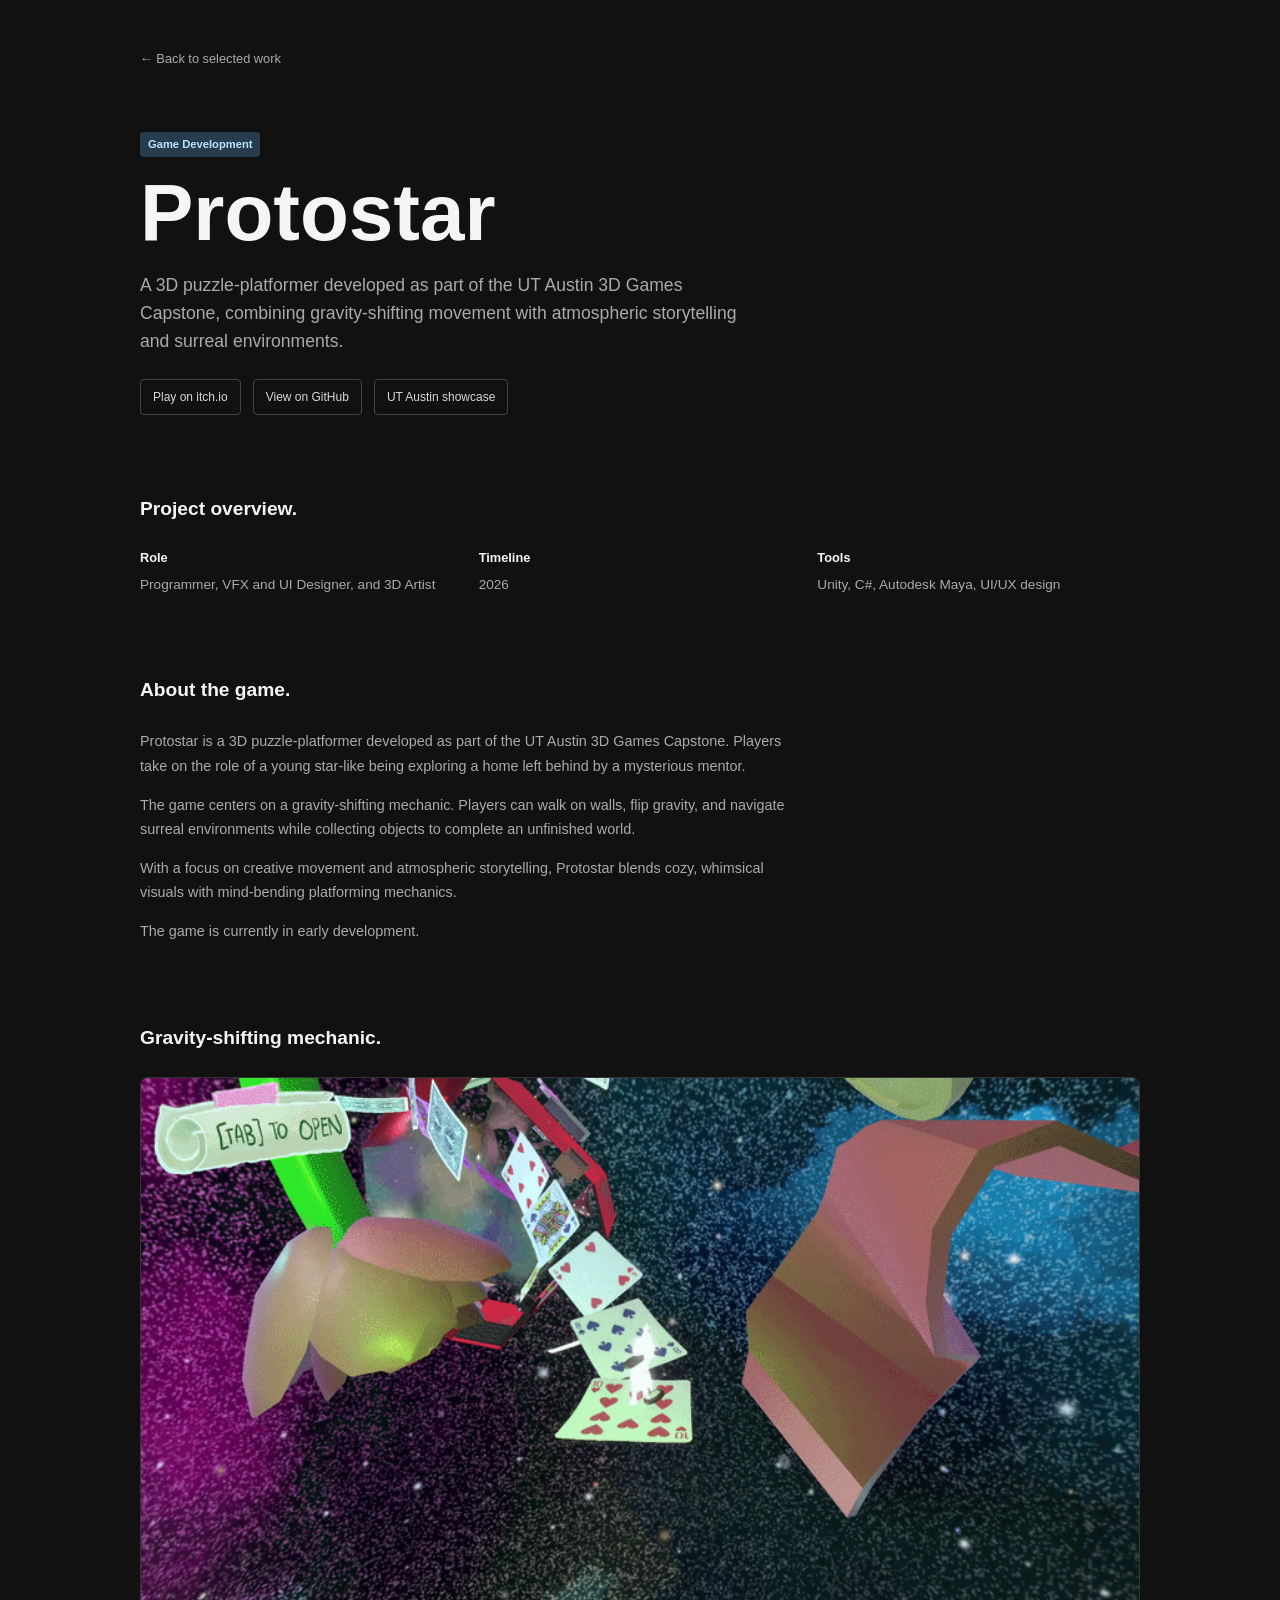
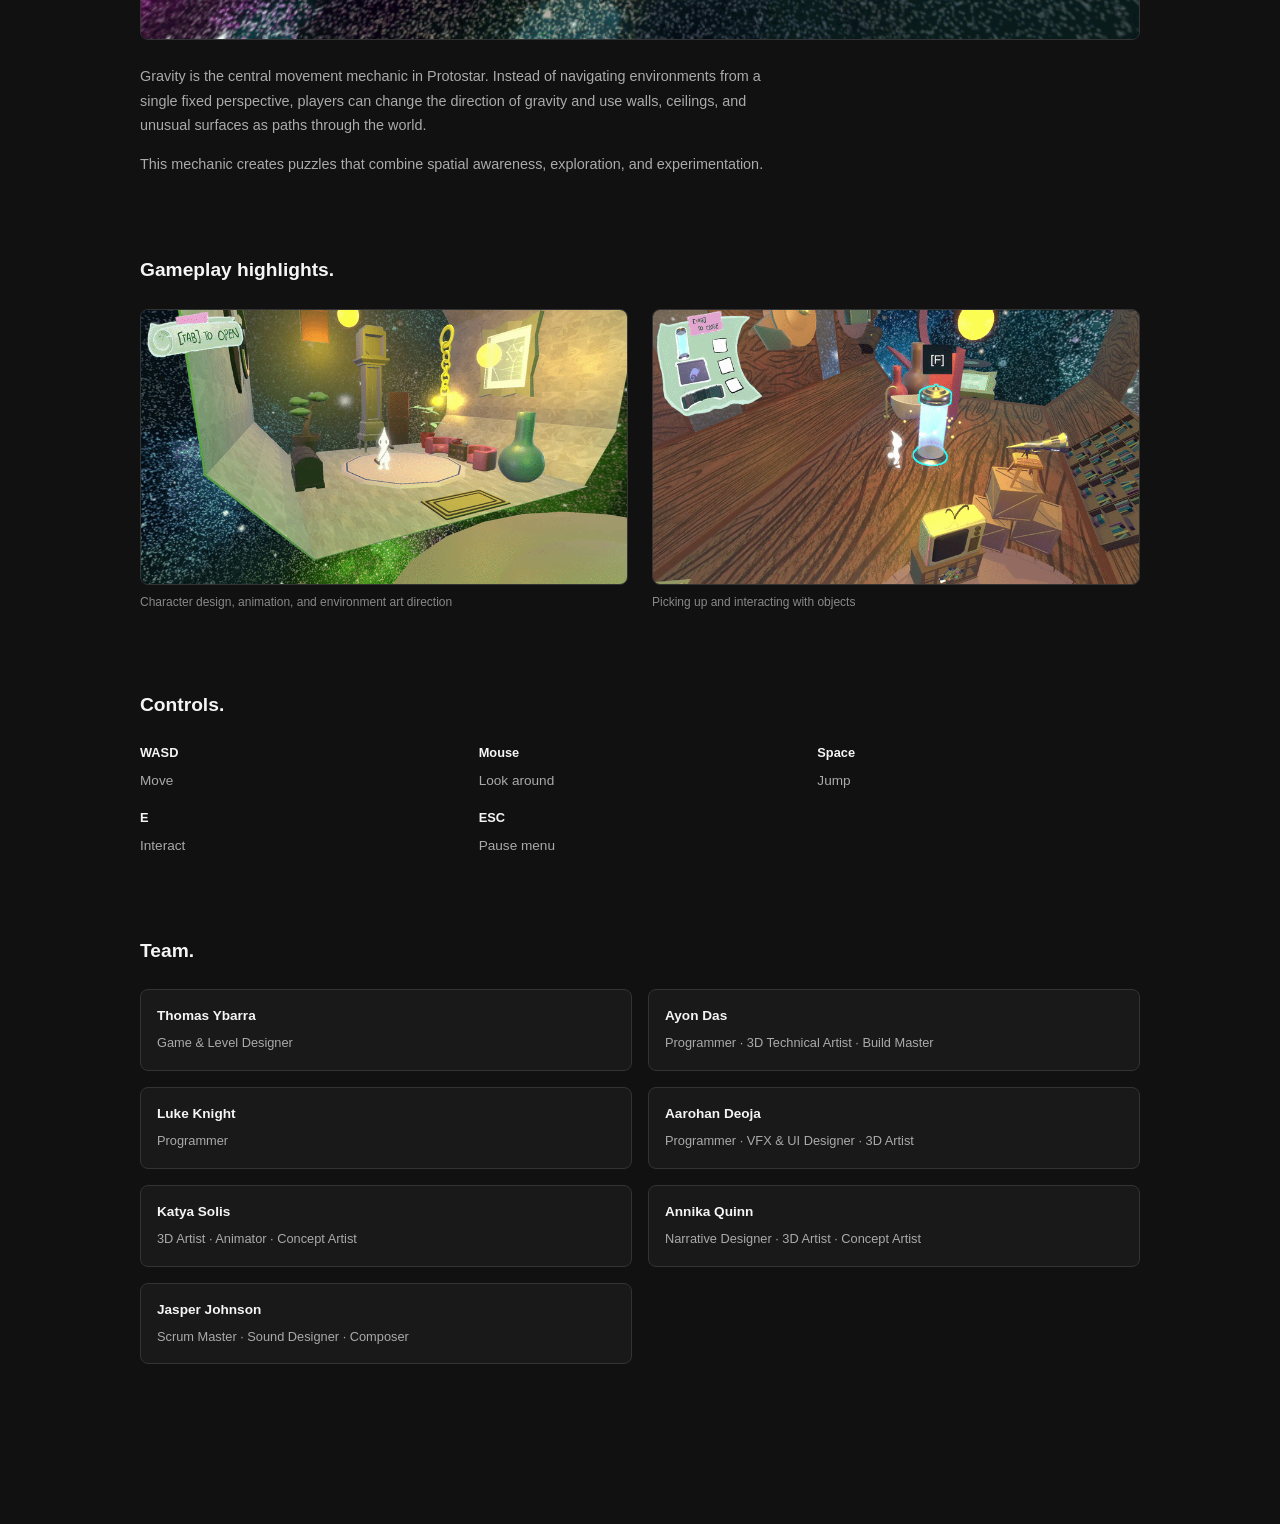
==== protostar.html @ e8ca5d19 "Create Protostar project page and add it to the homepage" ====
<!DOCTYPE html>
<html lang="en">
<head>
    <meta charset="UTF-8">
    <meta name="viewport" content="width=device-width, initial-scale=1.0">
    <title>Protostar | Aarohan Deoja</title>
    <link rel="stylesheet" href="styles.css">
</head>

<body class="case-study-page">
    <main class="case-study">
        <a class="back-link" href="index.html">&larr; Back to selected work</a>

        <header class="case-study-header">
            <span class="project-tag">Game Development</span>

            <h1>Protostar</h1>

            <p class="case-study-intro">
                A 3D puzzle-platformer developed as part of the UT Austin 3D Games
                Capstone, combining gravity-shifting movement with atmospheric
                storytelling and surreal environments.
            </p>

            <div class="case-study-header-links">
                <a href="https://adeoja.itch.io/protostar" target="_blank" rel="noopener">
                    Play on itch.io
                </a>

                <a href="https://github.com/ayonsdas/protostar" target="_blank" rel="noopener">
                    View on GitHub
                </a>

                <a href="https://sites.utexas.edu/gaming/spring-2026/" target="_blank" rel="noopener">
                    UT Austin showcase
                </a>
            </div>
        </header>

        <section class="case-study-section" aria-labelledby="overview-heading">
            <h2 id="overview-heading">Project overview.</h2>

            <div class="case-study-columns">
                <div>
                    <h3>Role</h3>
                    <p>
                        Programmer, VFX and UI Designer, and 3D Artist
                    </p>
                </div>

                <div>
                    <h3>Timeline</h3>
                    <p>
                        2026
                    </p>
                </div>

                <div>
                    <h3>Tools</h3>
                    <p>
                        Unity, C#, Autodesk Maya, UI/UX design
                    </p>
                </div>
            </div>
        </section>

        <section class="case-study-section" aria-labelledby="about-heading">
            <h2 id="about-heading">About the game.</h2>

            <p>
                Protostar is a 3D puzzle-platformer developed as part of the UT Austin
                3D Games Capstone. Players take on the role of a young star-like being
                exploring a home left behind by a mysterious mentor.
            </p>

            <p>
                The game centers on a gravity-shifting mechanic. Players can walk on
                walls, flip gravity, and navigate surreal environments while collecting
                objects to complete an unfinished world.
            </p>

            <p>
                With a focus on creative movement and atmospheric storytelling,
                Protostar blends cozy, whimsical visuals with mind-bending
                platforming mechanics.
            </p>

            <p>
                The game is currently in early development.
            </p>
        </section>

        <section class="case-study-section" aria-labelledby="mechanic-heading">
            <h2 id="mechanic-heading">Gravity-shifting mechanic.</h2>

            <img
                class="case-study-image case-study-feature-image"
                src="images/gravity-shifting-mechanic.gif"
                alt="Protostar gameplay showing the gravity-shifting platforming mechanic"
            >

            <p>
                Gravity is the central movement mechanic in Protostar. Instead of
                navigating environments from a single fixed perspective, players can
                change the direction of gravity and use walls, ceilings, and unusual
                surfaces as paths through the world.
            </p>

            <p>
                This mechanic creates puzzles that combine spatial awareness,
                exploration, and experimentation.
            </p>
        </section>

        <section class="case-study-section" aria-labelledby="highlights-heading">
            <h2 id="highlights-heading">Gameplay highlights.</h2>

            <div class="case-study-media-grid">
                <figure>
                    <img
                        src="images/environmental-art.gif"
                        alt="Protostar environmental art and character animation"
                    >
                    <figcaption>
                        Character design, animation, and environment art direction
                    </figcaption>
                </figure>

                <figure>
                    <img
                        src="images/object-interaction.gif"
                        alt="Protostar gameplay showing the player picking up and interacting with an object"
                    >
                    <figcaption>
                        Picking up and interacting with objects
                    </figcaption>
                </figure>
            </div>
        </section>

        <section class="case-study-section" aria-labelledby="controls-heading">
            <h2 id="controls-heading">Controls.</h2>

            <div class="case-study-columns">
                <div>
                    <h3>WASD</h3>
                    <p>Move</p>
                </div>

                <div>
                    <h3>Mouse</h3>
                    <p>Look around</p>
                </div>

                <div>
                    <h3>Space</h3>
                    <p>Jump</p>
                </div>

                <div>
                    <h3>E</h3>
                    <p>Interact</p>
                </div>

                <div>
                    <h3>ESC</h3>
                    <p>Pause menu</p>
                </div>
            </div>
        </section>

        <section class="case-study-section" aria-labelledby="team-heading">
            <h2 id="team-heading">Team.</h2>

            <div class="team-grid">
                <article class="team-member">
                    <h3>Thomas Ybarra</h3>
                    <p>Game &amp; Level Designer</p>
                </article>

                <article class="team-member">
                    <h3>Ayon Das</h3>
                    <p>Programmer &middot; 3D Technical Artist &middot; Build Master</p>
                </article>

                <article class="team-member">
                    <h3>Luke Knight</h3>
                    <p>Programmer</p>
                </article>

                <article class="team-member">
                    <h3>Aarohan Deoja</h3>
                    <p>Programmer &middot; VFX &amp; UI Designer &middot; 3D Artist</p>
                </article>

                <article class="team-member">
                    <h3>Katya Solis</h3>
                    <p>3D Artist &middot; Animator &middot; Concept Artist</p>
                </article>

                <article class="team-member">
                    <h3>Annika Quinn</h3>
                    <p>Narrative Designer &middot; 3D Artist &middot; Concept Artist</p>
                </article>

                <article class="team-member">
                    <h3>Jasper Johnson</h3>
                    <p>Scrum Master &middot; Sound Designer &middot; Composer</p>
                </article>
            </div>
        </section>
    </main>
</body>
</html>
---- styles.css ----
/* ---------- Foundation ---------- */

* {
    box-sizing: border-box;
}

html {
    scroll-behavior: smooth;
}

body {
    margin: 0;
    background-color: #111111;
    color: #f5f5f5;
    font-family: Arial, sans-serif;
    font-size: 0.9rem;
    line-height: 1.5;
}

img {
    display: block;
    max-width: 100%;
}

a {
    color: inherit;
    text-decoration: none;
}

a:hover {
    color: #aaaaaa;
}


/* ---------- Desktop layout ---------- */

.site-layout {
    display: grid;
    grid-template-columns: 300px minmax(0, 1fr);
    min-height: 100vh;
}

.sidebar {
    position: sticky;
    top: 0;
    height: 100vh;
    padding: 1.5rem 1.5rem 0;
    border-right: 1px solid #333333;
    overflow-y: auto;
}

.projects-column {
    min-width: 0;
    height: 100vh;
    padding: 1.5rem;
    overflow-y: auto;
}


/* ---------- Sidebar ---------- */

.profile {
    display: flex;
    align-items: center;
    gap: 0.75rem;
}

.profile img {
    width: 48px;
    height: 48px;
    border-radius: 6px;
    object-fit: cover;
}

.profile h1 {
    margin: 0;
    font-size: 1rem;
    line-height: 1.2;
}

.profile p {
    margin: 0.25rem 0 0;
    color: #aaaaaa;
    font-size: 0.75rem;
}

.intro {
    max-width: 230px;
    margin: 2rem 0;
    font-size: 1rem;
    font-weight: 600;
    line-height: 1.35;
}

.sidebar-section {
    padding: 2rem 0;
    border-top: 1px solid #333333;
}

.sidebar-section h2,
.sidebar-section h3 {
    margin: 0 0 1rem;
    font-size: 0.9rem;
}

.sidebar-section p {
    margin: 0;
    color: #aaaaaa;
    font-size: 0.8rem;
}

.sidebar-section p + p {
    margin-top: 1rem;
}

.sidebar-section ul {
    margin: 0;
    padding: 0;
    list-style: none;
}

.sidebar-section li {
    margin-bottom: 0.75rem;
    color: #aaaaaa;
    font-size: 0.8rem;
}

.sidebar-section strong {
    color: #f5f5f5;
}

.experience-item h3 {
    margin-bottom: 0.25rem;
}

.experience-item p {
    margin-bottom: 0.75rem;
}

.experience-item ul {
    padding-left: 1rem;
    list-style: disc;
}

.experience-item li {
    margin-bottom: 0.4rem;
}

.sidebar-footer {
    padding: 1rem 0 1.5rem;
    color: #777777;
    font-size: 0.7rem;
}

.sidebar-scroll-hint {
    position: sticky;
    bottom: 0;
    z-index: 2;
    margin: 1.5rem -1.5rem 0;
    padding: 0.75rem 1.5rem;
    border-top: 1px solid #333333;
    background: linear-gradient(
        to bottom,
        rgba(17, 17, 17, 0.2),
        #111111 35%
    );
    color: #888888;
    font-size: 0.7rem;
    text-align: center;
    text-transform: uppercase;
    letter-spacing: 0.08em;
    pointer-events: none;
}


/* ---------- Visible desktop scrollbars ---------- */

@media (min-width: 701px) {
    .sidebar,
    .projects-column {
        scrollbar-width: auto;
        scrollbar-color: #777777 #1b1b1b;
    }

    .sidebar::-webkit-scrollbar,
    .projects-column::-webkit-scrollbar {
        width: 12px;
    }

    .sidebar::-webkit-scrollbar-track,
    .projects-column::-webkit-scrollbar-track {
        background-color: #1b1b1b;
    }

    .sidebar::-webkit-scrollbar-thumb,
    .projects-column::-webkit-scrollbar-thumb {
        border: 3px solid #1b1b1b;
        border-radius: 999px;
        background-color: #777777;
    }

    .sidebar::-webkit-scrollbar-thumb:hover,
    .projects-column::-webkit-scrollbar-thumb:hover {
        background-color: #aaaaaa;
    }
}


/* ---------- Projects ---------- */

.projects-header {
    margin-bottom: 1rem;
}

.projects-header h2 {
    margin: 0;
    font-size: 0.9rem;
}

.project-grid {
    display: grid;
    grid-template-columns: repeat(2, minmax(0, 1fr));
    gap: 0.75rem;
}

.project-card-link {
    display: block;
    grid-column: 1 / -1;
    color: inherit;
}

.project-card-link:hover {
    color: inherit;
}

.project-card-link:hover .project-card {
    border-color: #666666;
    transform: translateY(-2px);
}

.project-card {
    position: relative;
    min-height: 300px;
    overflow: hidden;
    border: 1px solid #2d2d2d;
    border-radius: 6px;
    background-color: #222222;
    transition: border-color 180ms ease, transform 180ms ease;
}

.project-card-featured,
.project-card-protostar {
    min-height: 460px;
}

.project-media {
    position: absolute;
    inset: 0;
    overflow: hidden;
}

.project-desktop-image {
    width: 100%;
    height: 100%;
    object-fit: cover;
}

.project-card-protostar .project-desktop-image {
    object-position: center;
}

.project-card-protostar .project-media::after {
    position: absolute;
    inset: 0;
    background: linear-gradient(
        90deg,
        rgba(10, 4, 20, 0.08),
        rgba(10, 4, 20, 0.12) 45%,
        rgba(10, 4, 20, 0.48)
    );
    content: "";
}

.phone-frame {
    position: absolute;
    right: 8%;
    bottom: 8%;
    z-index: 1;
    width: 145px;
    padding: 8px 6px;
    border: 3px solid #080808;
    border-radius: 24px;
    background-color: #080808;
    box-shadow: 0 8px 24px rgba(0, 0, 0, 0.45);
    transform: rotate(4deg);
}

.phone-frame::before {
    display: block;
    width: 42px;
    height: 4px;
    margin: 0 auto 6px;
    border-radius: 999px;
    background-color: #333333;
    content: "";
}

.phone-frame img {
    width: 100%;
    aspect-ratio: 9 / 19;
    border-radius: 16px;
    object-fit: cover;
}

.project-card-content {
    position: absolute;
    right: auto;
    bottom: 1rem;
    left: 1rem;
    z-index: 2;
    width: min(390px, calc(100% - 2rem));
    padding: 1rem;
    border: 1px solid rgba(255, 255, 255, 0.14);
    border-radius: 8px;
    background-color: rgba(12, 12, 12, 0.9);
    box-shadow: 0 8px 24px rgba(0, 0, 0, 0.2);
}

.project-card-content h3 {
    margin: 0 0 0.4rem;
    font-size: 1rem;
}

.project-card-content p {
    margin: 0 0 0.8rem;
    color: #c2c2c2;
    font-size: 0.75rem;
    line-height: 1.45;
}

.project-card-meta {
    display: flex;
    align-items: center;
    justify-content: space-between;
    gap: 1rem;
}

.project-tags {
    display: flex;
    align-items: center;
    gap: 0.5rem;
    flex-wrap: wrap;
}

.project-tag,
.placeholder-label {
    display: inline-block;
    padding: 0.25rem 0.5rem;
    border-radius: 4px;
    background-color: #273d4d;
    color: #b9e3ff;
    font-size: 0.7rem;
    font-weight: 600;
}

.project-card-content time {
    flex-shrink: 0;
    color: #aaaaaa;
    font-size: 0.7rem;
}

.project-card-placeholder {
    display: grid;
    min-height: 300px;
    place-items: center;
    background:
        linear-gradient(135deg, rgba(255, 255, 255, 0.03), transparent),
        #191919;
}

.placeholder-content {
    width: min(260px, calc(100% - 2rem));
    text-align: center;
}

.placeholder-content h3 {
    margin: 1rem 0 0.4rem;
    font-size: 1rem;
}

.placeholder-content p {
    margin: 0;
    color: #888888;
    font-size: 0.8rem;
}

.placeholder-label {
    background-color: #403a25;
    color: #f0d88a;
}


/* ---------- Case study page ---------- */

.case-study-page {
    min-height: 100vh;
}

.case-study {
    width: min(100% - 3rem, 1000px);
    margin: 0 auto;
    padding: 3rem 0 5rem;
}

.back-link {
    display: inline-block;
    margin-bottom: 4rem;
    color: #aaaaaa;
    font-size: 0.8rem;
}

.back-link:hover {
    color: #ffffff;
}

.case-study-header {
    max-width: 700px;
    margin-bottom: 5rem;
}

.case-study-header h1 {
    margin: 1rem 0;
    font-size: clamp(2.5rem, 7vw, 5rem);
    line-height: 1;
}

.case-study-intro {
    max-width: 600px;
    color: #aaaaaa;
    font-size: 1.1rem;
    line-height: 1.6;
}

.case-study-header-links {
    display: flex;
    gap: 0.75rem;
    flex-wrap: wrap;
    margin-top: 1.5rem;
}

.case-study-header-links a {
    padding: 0.5rem 0.75rem;
    border: 1px solid #444444;
    border-radius: 4px;
    color: #d8d8d8;
    font-size: 0.75rem;
    transition: border-color 180ms ease, color 180ms ease;
}

.case-study-header-links a:hover {
    border-color: #aaaaaa;
    color: #ffffff;
}

.case-study-section {
    margin-bottom: 5rem;
}

.case-study-section h2 {
    margin: 0 0 1.5rem;
    font-size: 1.2rem;
}

.case-study-section p {
    max-width: 650px;
    color: #aaaaaa;
    line-height: 1.7;
}

.case-study-section ul {
    max-width: 700px;
    padding-left: 1.2rem;
    color: #aaaaaa;
}

.case-study-section li {
    margin-bottom: 0.75rem;
    line-height: 1.6;
}

.case-study-columns {
    display: grid;
    grid-template-columns: repeat(3, 1fr);
    gap: 1rem;
}

.case-study-columns h3 {
    margin: 0 0 0.4rem;
    font-size: 0.8rem;
}

.case-study-columns p {
    margin: 0;
    font-size: 0.85rem;
}

.case-study-image {
    width: 100%;
    border: 1px solid #333333;
    border-radius: 8px;
}

.case-study-feature-image {
    margin-bottom: 1.5rem;
}

.case-study-phone-gallery {
    display: flex;
    align-items: flex-start;
    gap: 1.5rem;
    flex-wrap: wrap;
}

.case-study-phone-gallery img {
    width: 180px;
    aspect-ratio: 9 / 19;
    padding: 8px 6px;
    border: 3px solid #080808;
    border-radius: 24px;
    background-color: #080808;
    box-shadow: 0 8px 24px rgba(0, 0, 0, 0.35);
    object-fit: cover;
}

.case-study-gallery {
    display: grid;
    grid-template-columns: repeat(2, 1fr);
    gap: 1.5rem;
}

.case-study-gallery figure {
    margin: 0;
}

.case-study-gallery img {
    width: 100%;
    border: 1px solid #333333;
    border-radius: 8px;
}

.case-study-gallery figcaption {
    margin-top: 0.5rem;
    color: #888888;
    font-size: 0.75rem;
}

.case-study-media-grid {
    display: grid;
    grid-template-columns: repeat(2, minmax(0, 1fr));
    gap: 1.5rem;
}

.case-study-media-grid figure {
    margin: 0;
}

.case-study-media-grid img {
    width: 100%;
    border: 1px solid #333333;
    border-radius: 8px;
}

.case-study-media-grid figcaption {
    margin-top: 0.5rem;
    color: #888888;
    font-size: 0.75rem;
}

.team-grid {
    display: grid;
    grid-template-columns: repeat(2, minmax(0, 1fr));
    gap: 1rem;
}

.team-member {
    padding: 1rem;
    border: 1px solid #333333;
    border-radius: 8px;
    background-color: #191919;
}

.team-member h3 {
    margin: 0 0 0.35rem;
    font-size: 0.85rem;
}

.team-member p {
    margin: 0;
    font-size: 0.8rem;
}


/* ---------- Mobile layout ---------- */

@media (max-width: 700px) {
    .site-layout {
        display: block;
    }

    .sidebar,
    .projects-column {
        height: auto;
        overflow: visible;
    }

    .sidebar {
        position: static;
        border-right: 0;
        border-bottom: 1px solid #333333;
    }

    .sidebar-scroll-hint {
        display: none;
    }

    .projects-column {
        padding-top: 2rem;
    }

    .project-grid {
        grid-template-columns: 1fr;
    }

    .project-card-link {
        grid-column: auto;
    }

    .project-card,
    .project-card-featured,
    .project-card-protostar {
        min-height: 320px;
    }

    .phone-frame {
        right: 5%;
        width: 105px;
    }

    .project-card-content {
        width: min(280px, calc(100% - 2rem));
    }

    .case-study {
        width: min(100% - 2rem, 1000px);
        padding-top: 2rem;
    }

    .back-link {
        margin-bottom: 3rem;
    }

    .case-study-header {
        margin-bottom: 3rem;
    }

    .case-study-header h1 {
        font-size: clamp(2.5rem, 16vw, 4.5rem);
    }

    .case-study-columns {
        grid-template-columns: 1fr;
        gap: 1.5rem;
    }

    .case-study-section {
        margin-bottom: 3.5rem;
    }

    .case-study-phone-gallery {
        justify-content: center;
    }

    .case-study-phone-gallery img {
        width: 140px;
    }

    .case-study-gallery,
    .case-study-media-grid,
    .team-grid {
        grid-template-columns: 1fr;
    }

    .case-study-header-links {
        gap: 0.5rem;
    }
}
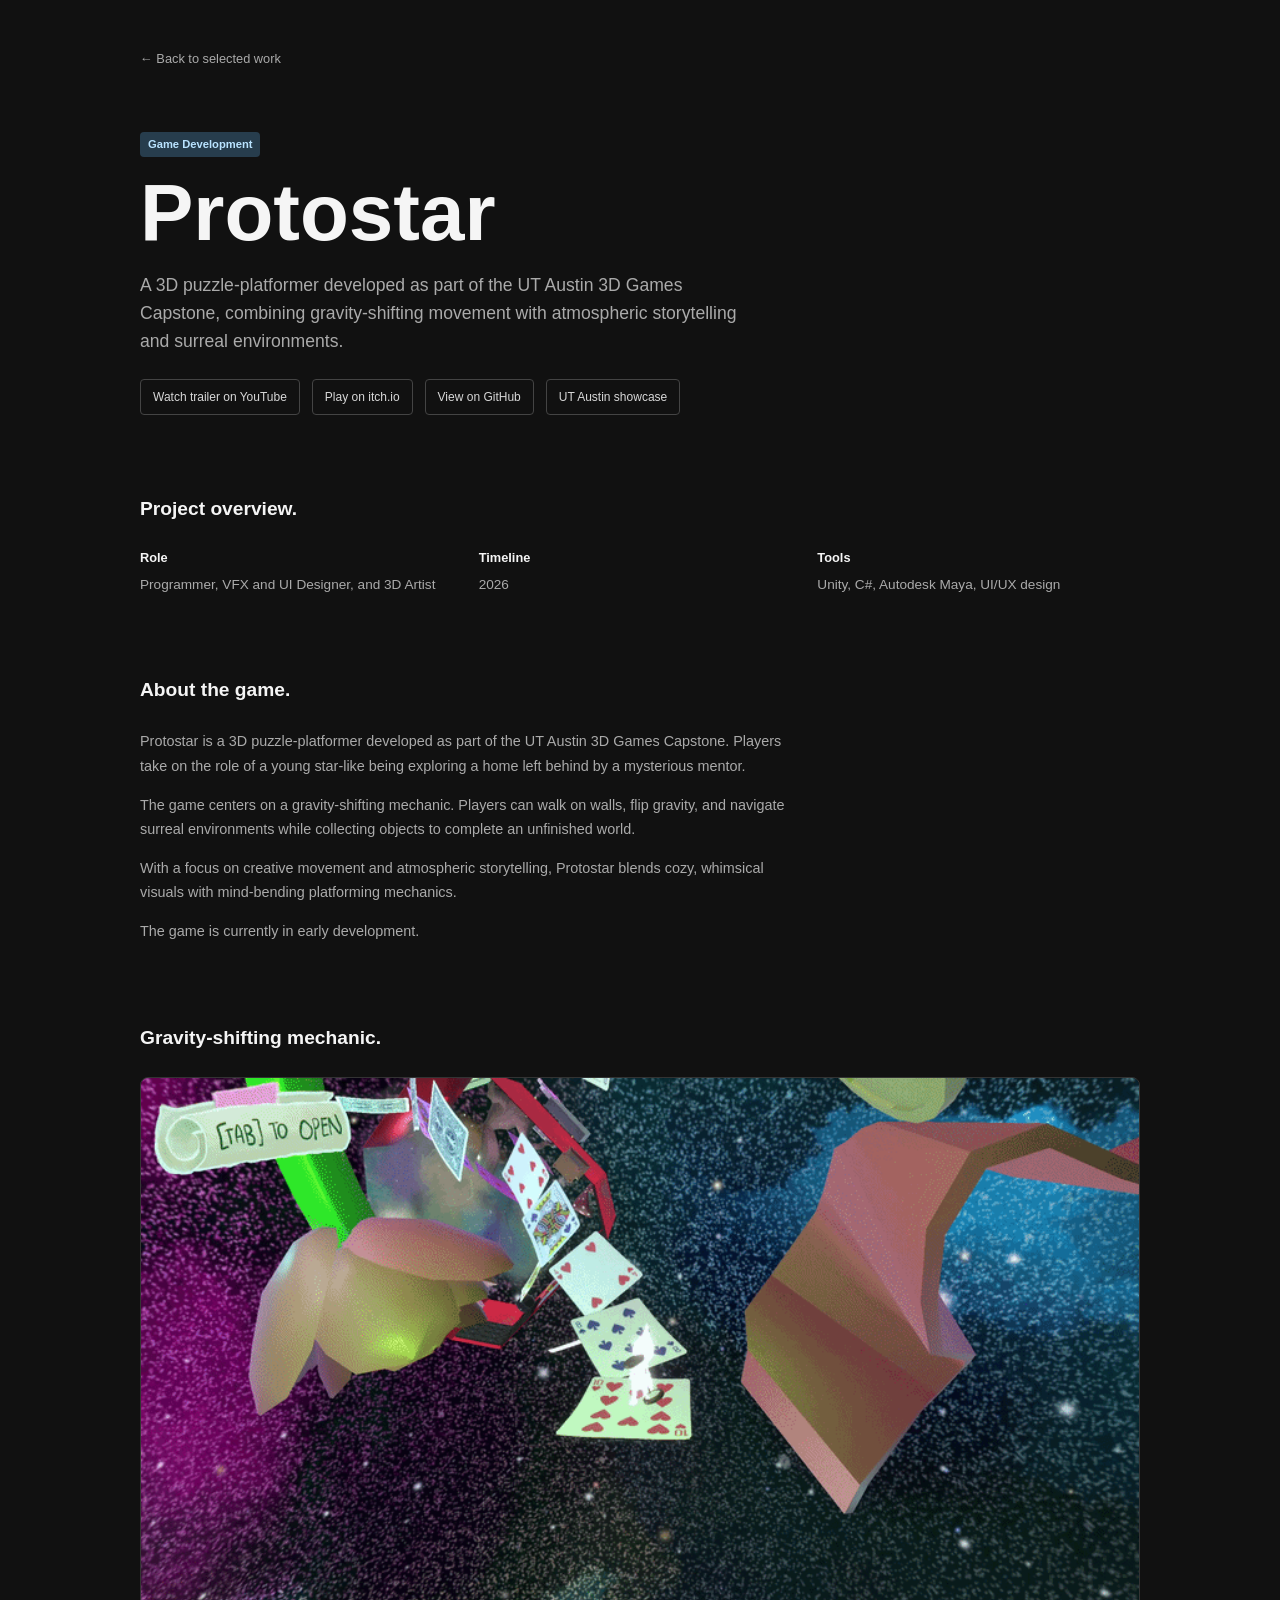
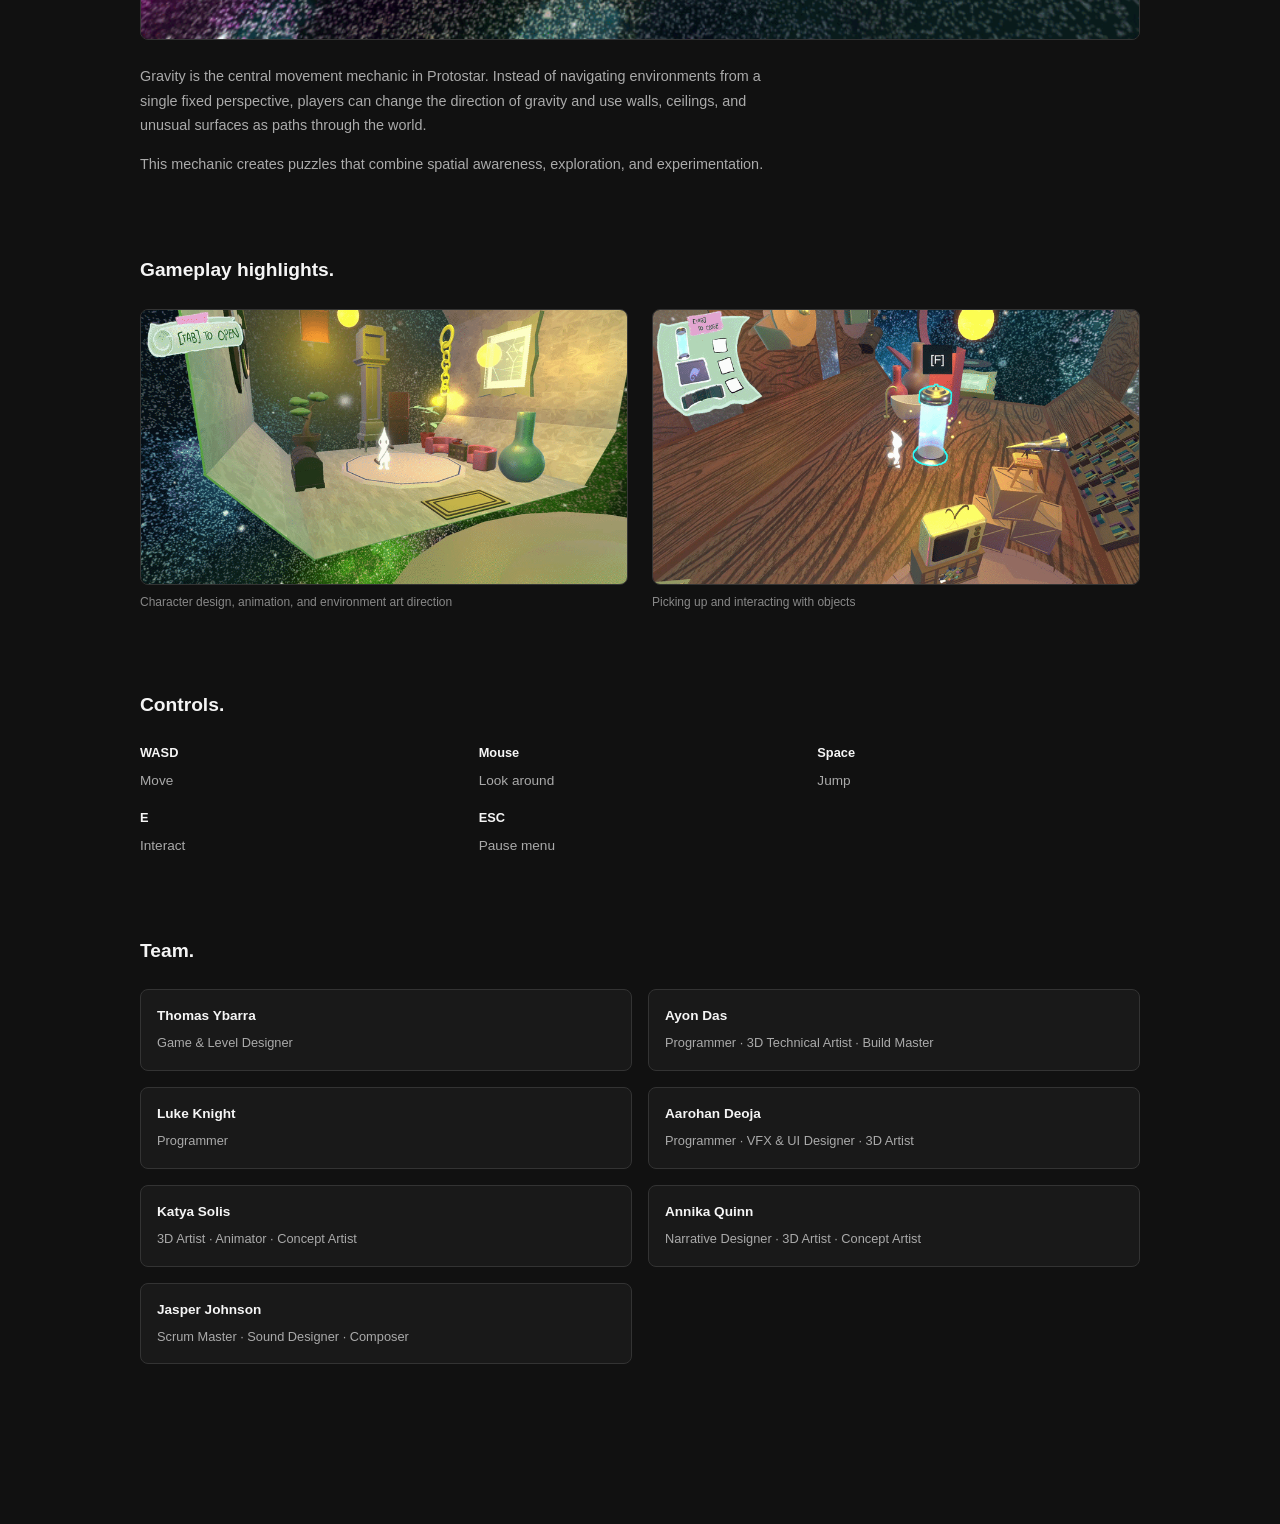
==== commit cb0d905f: "Add project trailer to Protostar page" ====
--- a/protostar.html
+++ b/protostar.html
@@ -23,6 +23,9 @@
             </p>
 
             <div class="case-study-header-links">
+                <a href="https://www.youtube.com/watch?v=jOHmCwtkoSc" target="_blank" rel="noopener">
+                    Watch trailer on YouTube
+                </a>
                 <a href="https://adeoja.itch.io/protostar" target="_blank" rel="noopener">
                     Play on itch.io
                 </a>
